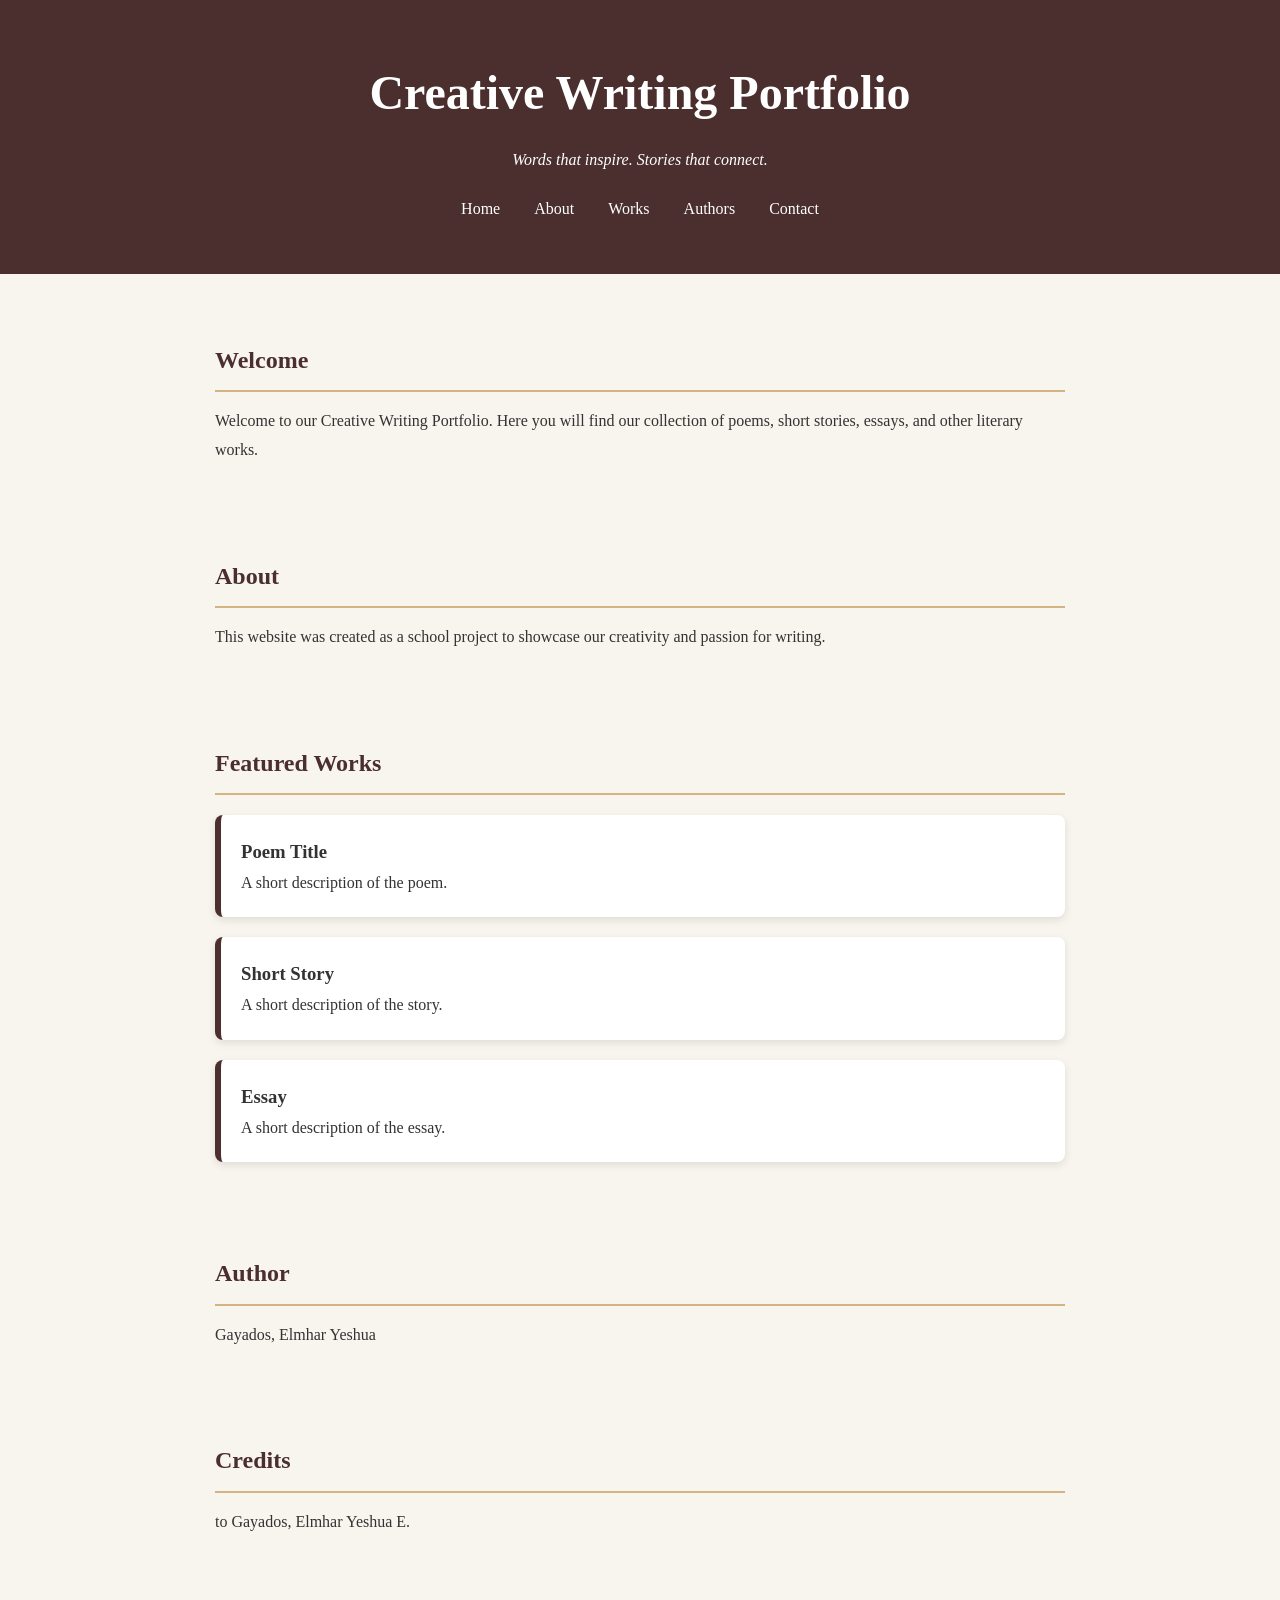
==== index.html @ e01932f9 "Add files via upload" ====
<!DOCTYPE html>
<html lang="en">
<head>
    <meta charset="UTF-8">
    <meta name="viewport" content="width=device-width, initial-scale=1.0">
    <title>Creative Writing Portfolio</title>
    <link rel="stylesheet" href="style.css">
</head>
<body>

    <header>
        <h1>Creative Writing Portfolio</h1>
        <p>Words that inspire. Stories that connect.</p>

        <nav>
            <a href="#home">Home</a>
            <a href="#about">About</a>
            <a href="#works">Works</a>
            <a href="#authors">Authors</a>
            <a href="#contact">Contact</a>
        </nav>
    </header>

    <section id="home">
        <h2>Welcome</h2>
        <p>
            Welcome to our Creative Writing Portfolio. Here you will find our
            collection of poems, short stories, essays, and other literary works.
        </p>
    </section>

    <section id="about">
        <h2>About</h2>
        <p>
            This website was created as a school project to showcase our creativity
            and passion for writing.
        </p>
    </section>

    <section id="works">
        <h2>Featured Works</h2>

        <div class="card">
            <h3>Poem Title</h3>
            <p>A short description of the poem.</p>
        </div>

        <div class="card">
            <h3>Short Story</h3>
            <p>A short description of the story.</p>
        </div>

        <div class="card">
            <h3>Essay</h3>
            <p>A short description of the essay.</p>
        </div>
    </section>

    <section id="authors">
        <h2>Author</h2>
        <p>Gayados, Elmhar Yeshua</p>
    </section>

    <section id="contact">
        <h2>Credits</h2>
        <p>to Gayados, Elmhar Yeshua E.</p>
    </section>

    <script src="script.js"></script>

</body>
</html>
---- style.css ----
* {
    margin: 0;
    padding: 0;
    box-sizing: border-box;
}

body {
    font-family: Georgia, "Times New Roman", serif;
    background: #f8f4ee;
    color: #333;
    line-height: 1.8;
}

header {
    background: #4b2e2e;
    color: white;
    text-align: center;
    padding: 50px 20px;
}

header h1 {
    font-size: 3rem;
    margin-bottom: 10px;
}

header p {
    font-style: italic;
    margin-bottom: 20px;
}

nav a {
    color: white;
    text-decoration: none;
    margin: 0 15px;
    font-size: 1rem;
}

nav a:hover {
    color: #ffd369;
}

section {
    max-width: 900px;
    margin: 40px auto;
    padding: 25px;
}

section h2 {
    color: #4b2e2e;
    margin-bottom: 15px;
    border-bottom: 2px solid #d4b483;
    padding-bottom: 8px;
}

.card {
    background: white;
    padding: 20px;
    margin-top: 20px;
    border-left: 6px solid #4b2e2e;
    border-radius: 8px;
    box-shadow: 0 3px 8px rgba(0, 0, 0, 0.1);
}

footer {
    background: #4b2e2e;
    color: white;
    text-align: center;
    padding: 20px;
    margin-top: 40px;
}
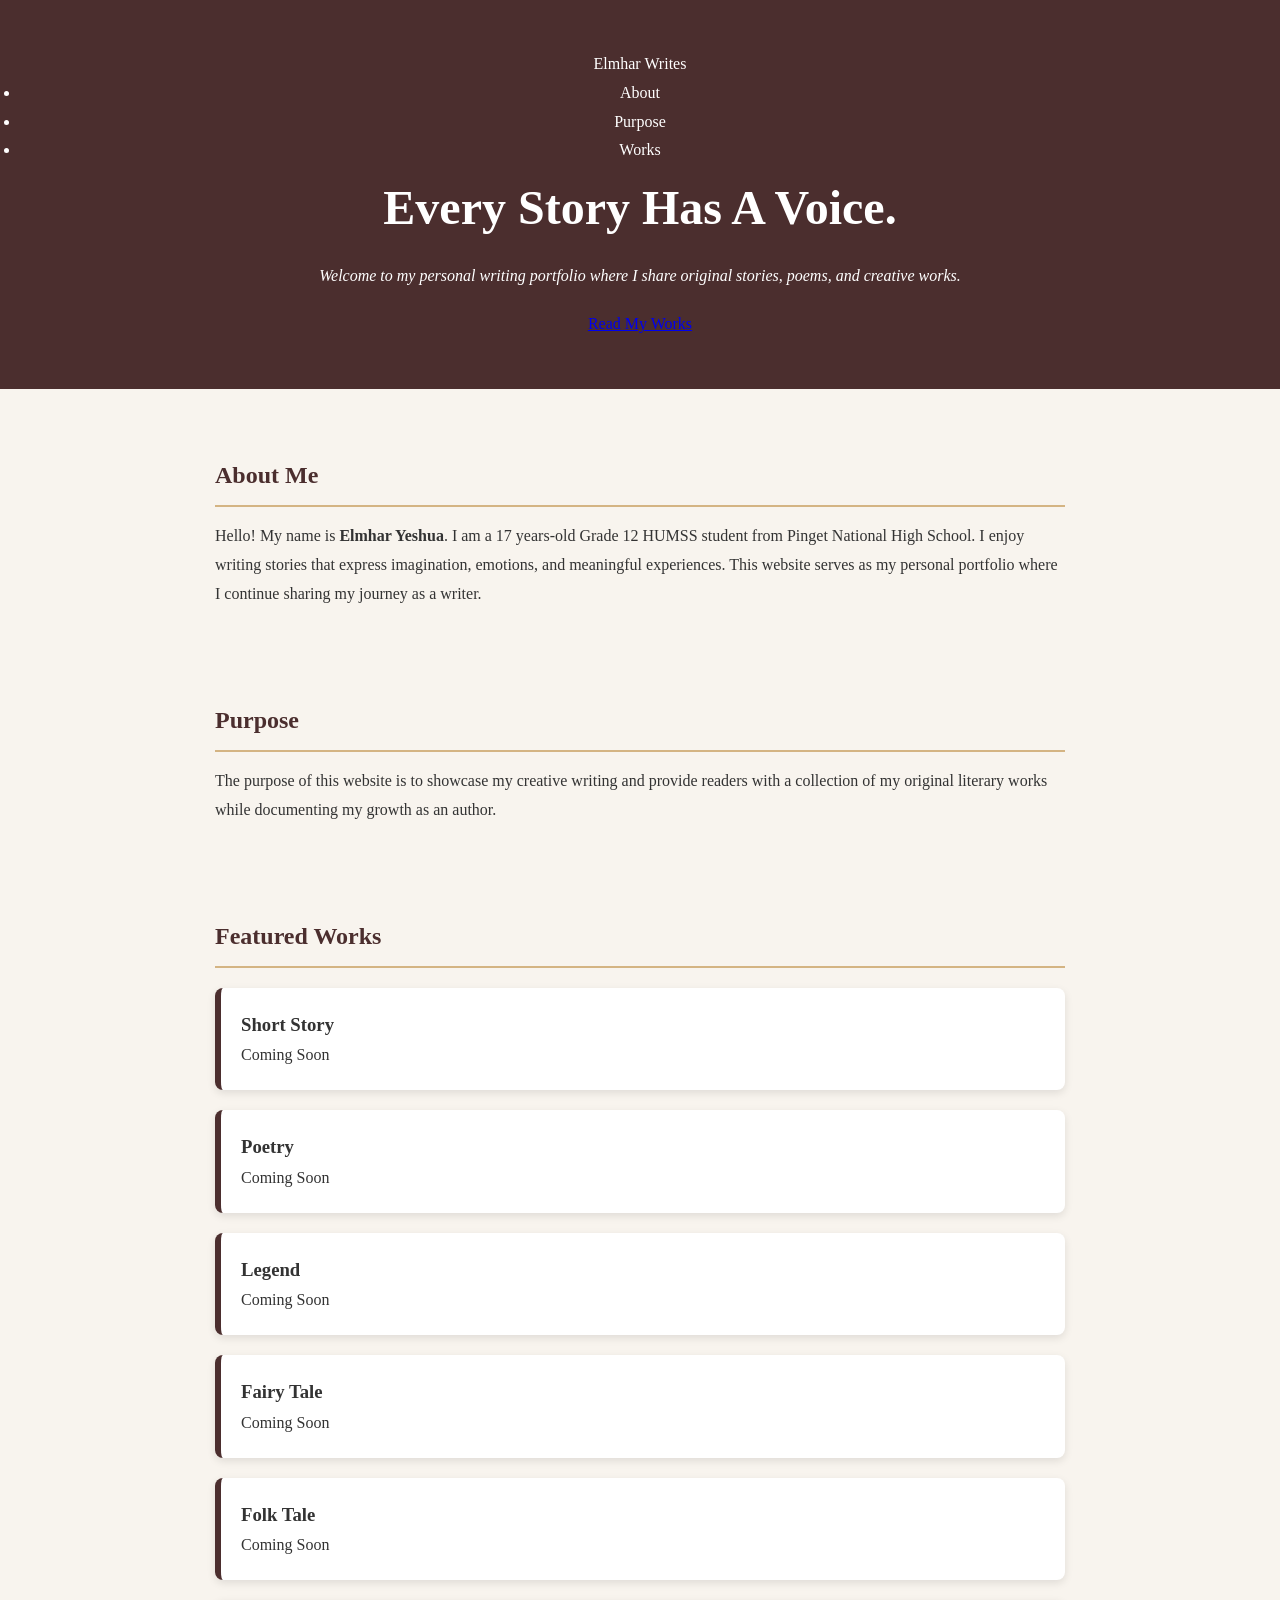
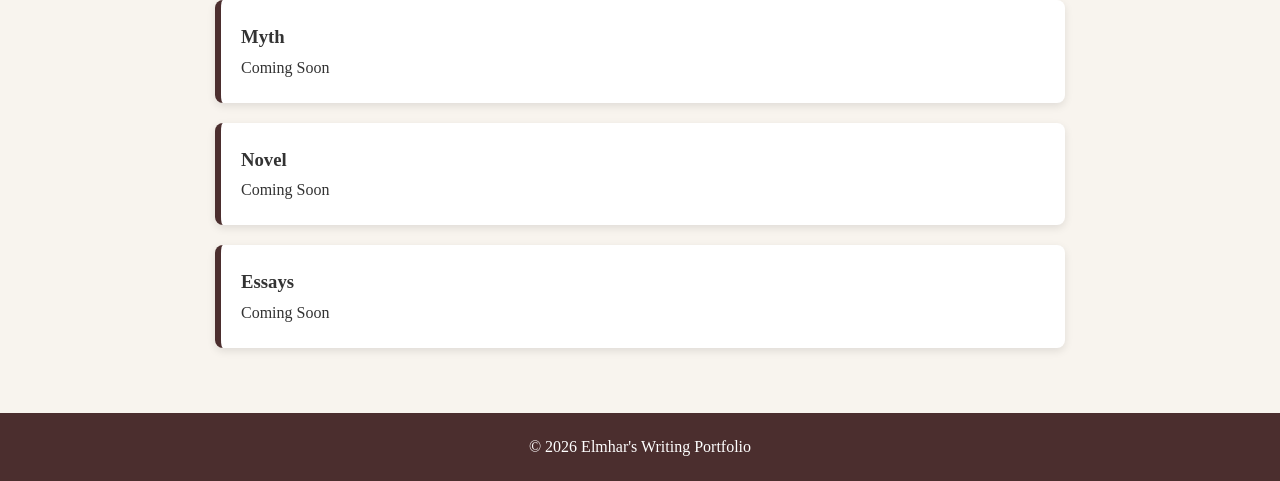
==== commit b7709fd2: "Update index.html" ====
--- a/index.html
+++ b/index.html
@@ -3,70 +3,121 @@
 <head>
     <meta charset="UTF-8">
     <meta name="viewport" content="width=device-width, initial-scale=1.0">
-    <title>Creative Writing Portfolio</title>
+    <title>Elmhar's Writing Portfolio</title>
+
+    <link rel="preconnect" href="https://fonts.googleapis.com">
+    <link rel="preconnect" href="https://fonts.gstatic.com" crossorigin>
+    <link href="https://fonts.googleapis.com/css2?family=Cormorant+Garamond:wght@400;600;700&family=Inter:wght@300;400;600&display=swap" rel="stylesheet">
+
     <link rel="stylesheet" href="style.css">
 </head>
+
 <body>
 
-    <header>
-        <h1>Creative Writing Portfolio</h1>
-        <p>Words that inspire. Stories that connect.</p>
+<header class="hero">
 
-        <nav>
-            <a href="#home">Home</a>
-            <a href="#about">About</a>
-            <a href="#works">Works</a>
-            <a href="#authors">Authors</a>
-            <a href="#contact">Contact</a>
-        </nav>
-    </header>
+<nav>
+    <div class="logo">Elmhar Writes</div>
 
-    <section id="home">
-        <h2>Welcome</h2>
-        <p>
-            Welcome to our Creative Writing Portfolio. Here you will find our
-            collection of poems, short stories, essays, and other literary works.
-        </p>
-    </section>
+    <ul>
+        <li><a href="#about">About</a></li>
+        <li><a href="#purpose">Purpose</a></li>
+        <li><a href="#works">Works</a></li>
+    </ul>
+</nav>
 
-    <section id="about">
-        <h2>About</h2>
-        <p>
-            This website was created as a school project to showcase our creativity
-            and passion for writing.
-        </p>
-    </section>
+<div class="hero-content">
+    <h1>Every Story Has A Voice.</h1>
 
-    <section id="works">
-        <h2>Featured Works</h2>
+    <p>
+        Welcome to my personal writing portfolio where I share
+        original stories, poems, and creative works.
+    </p>
 
-        <div class="card">
-            <h3>Poem Title</h3>
-            <p>A short description of the poem.</p>
-        </div>
+    <a href="#works" class="button">Read My Works</a>
+</div>
 
-        <div class="card">
-            <h3>Short Story</h3>
-            <p>A short description of the story.</p>
-        </div>
+</header>
 
-        <div class="card">
-            <h3>Essay</h3>
-            <p>A short description of the essay.</p>
-        </div>
-    </section>
+<section id="about">
 
-    <section id="authors">
-        <h2>Author</h2>
-        <p>Gayados, Elmhar Yeshua</p>
-    </section>
+<h2>About Me</h2>
 
-    <section id="contact">
-        <h2>Credits</h2>
-        <p>to Gayados, Elmhar Yeshua E.</p>
-    </section>
+<p>
+Hello! My name is <strong>Elmhar Yeshua</strong>. I am a 17 years-old Grade 12 HUMSS student from Pinget National High School. I enjoy writing stories that
+express imagination, emotions, and meaningful experiences. This website serves
+as my personal portfolio where I continue sharing my journey as a writer.
+</p>
 
-    <script src="script.js"></script>
+</section>
+
+<section id="purpose">
+
+<h2>Purpose</h2>
+
+<p>
+The purpose of this website is to showcase my creative writing and provide
+readers with a collection of my original literary works while documenting
+my growth as an author.
+</p>
+
+</section>
+
+<section id="works">
+
+<h2>Featured Works</h2>
+
+<div class="cards">
+
+<div class="card">
+<h3>Short Story</h3>
+<p>Coming Soon</p>
+</div>
+
+<div class="card">
+<h3>Poetry</h3>
+<p>Coming Soon</p>
+</div>
+
+<div class="card">
+<h3>Legend</h3>
+<p>Coming Soon</p>
+</div>
+
+<div class="card">
+<h3>Fairy Tale</h3>
+<p>Coming Soon</p>
+</div>
+
+<div class="card">
+<h3>Folk Tale</h3>
+<p>Coming Soon</p>
+</div>
+
+<div class="card">
+<h3>Myth</h3>
+<p>Coming Soon</p>
+</div>
+
+<div class="card">
+<h3>Novel</h3>
+<p>Coming Soon</p>
+</div>
+
+<div class="card">
+<h3>Essays</h3>
+<p>Coming Soon</p>
+</div>
+
+</div>
+
+</section>
+
+<footer>
+
+<p>© 2026 Elmhar's Writing Portfolio</p>
+
+</footer>
 
 </body>
-</html>+</html>
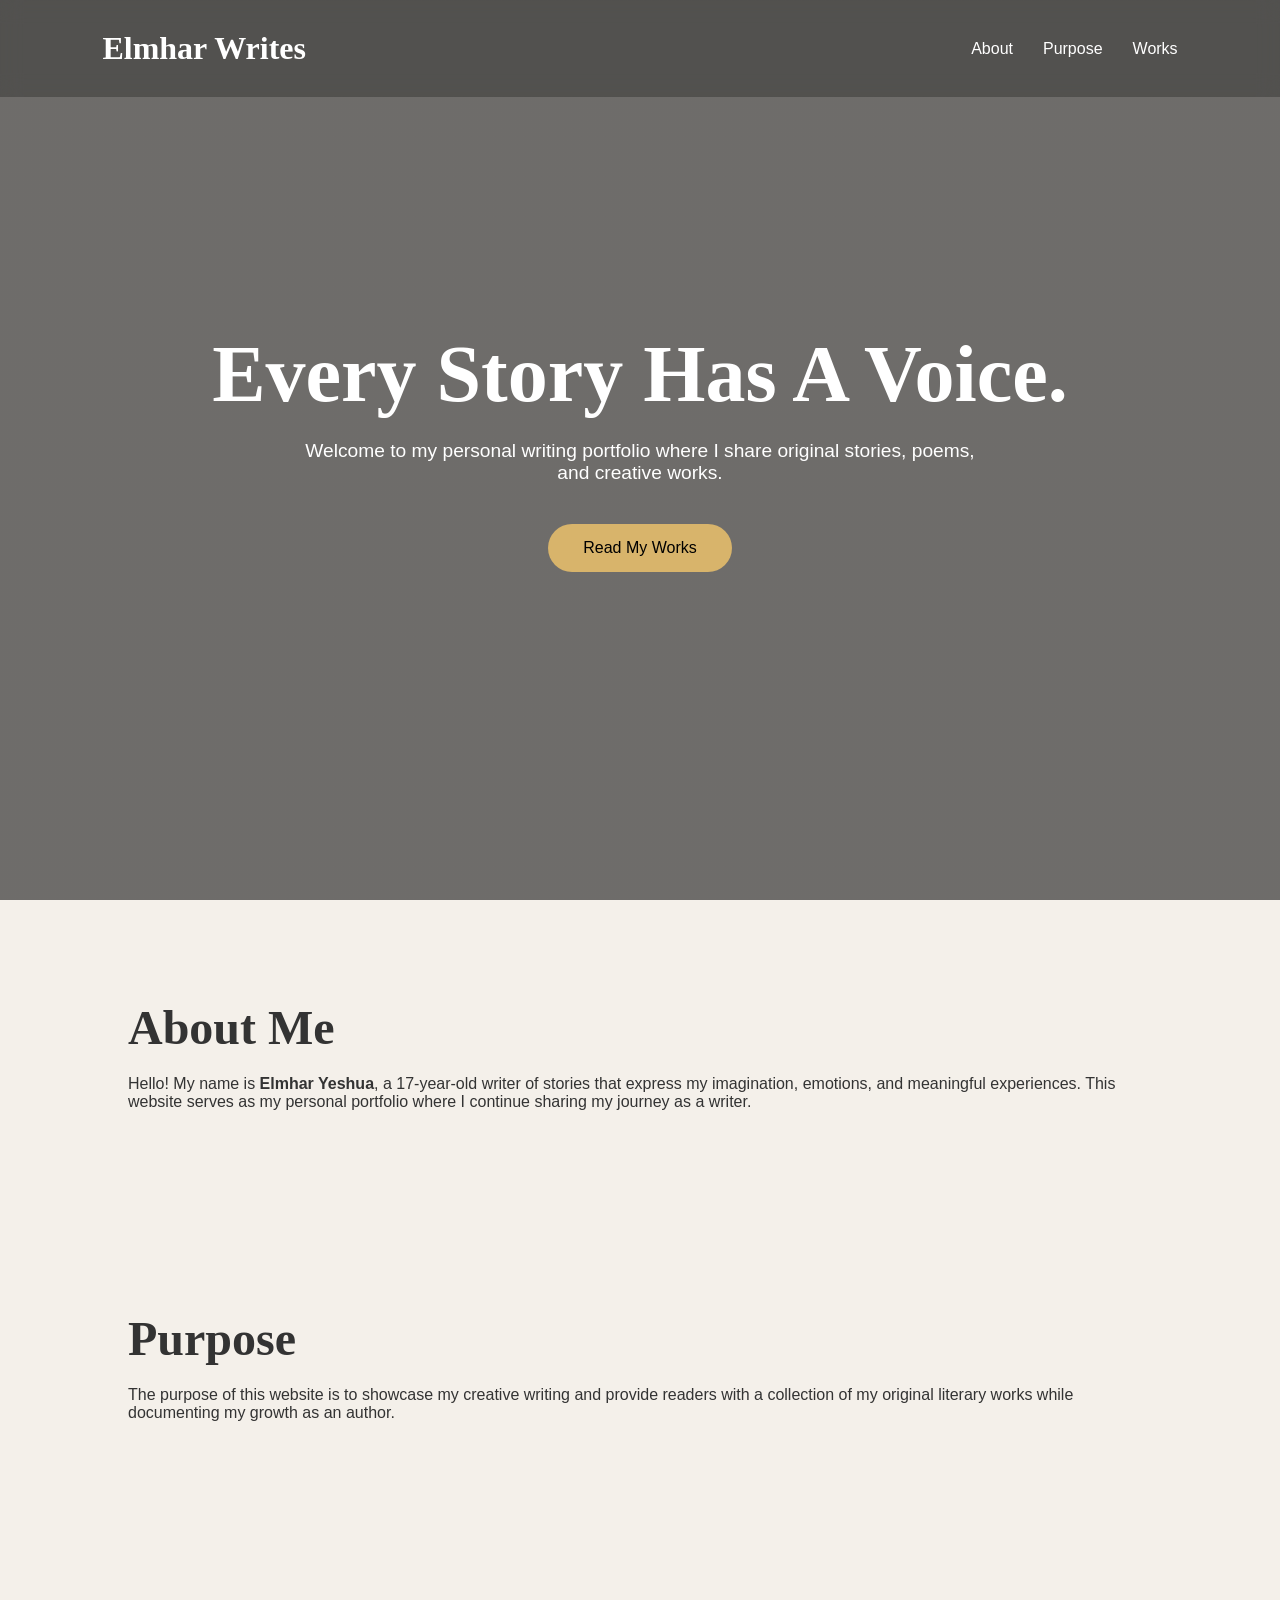
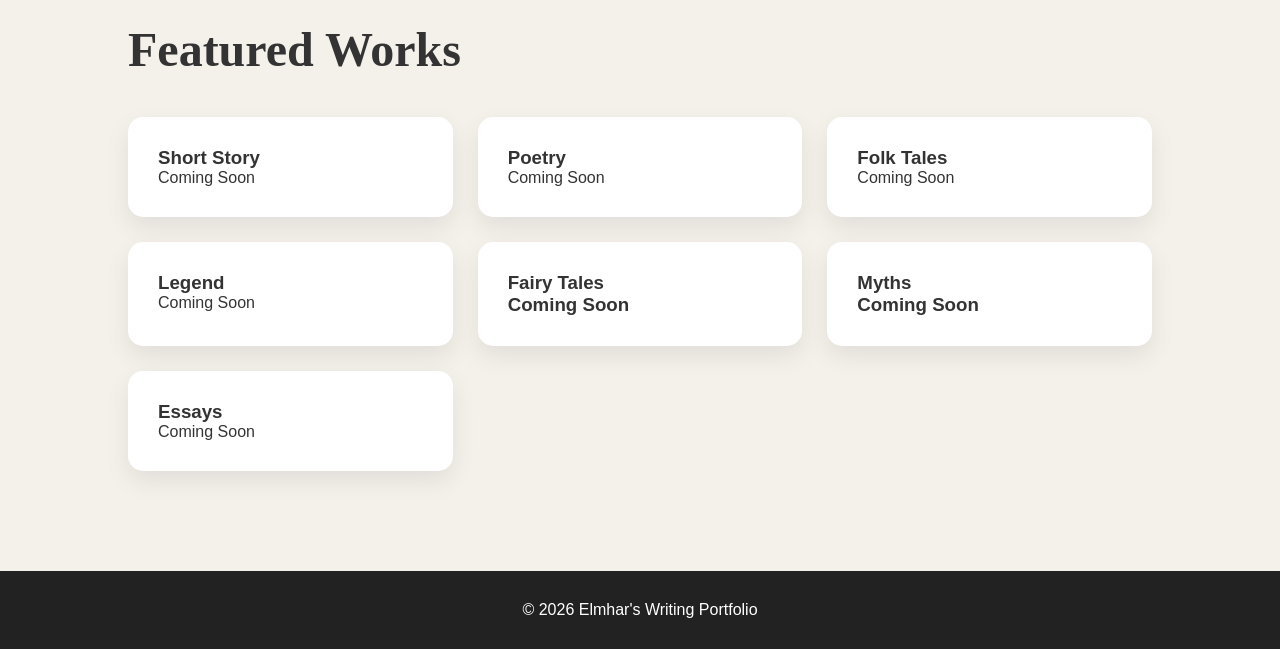
==== commit e36b5f69: "Refactor index.html for content and structure Updated the HTML structure and content for Elmhar's wr" ====
--- a/index.html
+++ b/index.html
@@ -44,8 +44,8 @@
 <h2>About Me</h2>
 
 <p>
-Hello! My name is <strong>Elmhar Yeshua</strong>. I am a 17 years-old Grade 12 HUMSS student from Pinget National High School. I enjoy writing stories that
-express imagination, emotions, and meaningful experiences. This website serves
+Hello! My name is <strong>Elmhar Yeshua</strong>, a 17-year-old writer of stories that
+express my imagination, emotions, and meaningful experiences. This website serves
 as my personal portfolio where I continue sharing my journey as a writer.
 </p>
 
@@ -80,27 +80,22 @@
 </div>
 
 <div class="card">
+<h3>Folk Tales</h3>
+<p>Coming Soon</p>
+</div>
+
+<div class="card">
 <h3>Legend</h3>
 <p>Coming Soon</p>
 </div>
 
 <div class="card">
-<h3>Fairy Tale</h3>
+<h3>Fairy Tales
 <p>Coming Soon</p>
 </div>
 
 <div class="card">
-<h3>Folk Tale</h3>
-<p>Coming Soon</p>
-</div>
-
-<div class="card">
-<h3>Myth</h3>
-<p>Coming Soon</p>
-</div>
-
-<div class="card">
-<h3>Novel</h3>
+<h3>Myths
 <p>Coming Soon</p>
 </div>
 
@@ -108,6 +103,8 @@
 <h3>Essays</h3>
 <p>Coming Soon</p>
 </div>
+
+
 
 </div>
 
--- a/style.css
+++ b/style.css
@@ -1,70 +1,222 @@
-* {
-    margin: 0;
-    padding: 0;
-    box-sizing: border-box;
-}
-
-body {
-    font-family: Georgia, "Times New Roman", serif;
-    background: #f8f4ee;
-    color: #333;
-    line-height: 1.8;
-}
-
-header {
-    background: #4b2e2e;
-    color: white;
-    text-align: center;
-    padding: 50px 20px;
-}
-
-header h1 {
-    font-size: 3rem;
-    margin-bottom: 10px;
-}
-
-header p {
-    font-style: italic;
-    margin-bottom: 20px;
-}
-
-nav a {
-    color: white;
-    text-decoration: none;
-    margin: 0 15px;
-    font-size: 1rem;
-}
-
-nav a:hover {
-    color: #ffd369;
-}
-
-section {
-    max-width: 900px;
-    margin: 40px auto;
-    padding: 25px;
-}
-
-section h2 {
-    color: #4b2e2e;
-    margin-bottom: 15px;
-    border-bottom: 2px solid #d4b483;
-    padding-bottom: 8px;
-}
-
-.card {
-    background: white;
-    padding: 20px;
-    margin-top: 20px;
-    border-left: 6px solid #4b2e2e;
-    border-radius: 8px;
-    box-shadow: 0 3px 8px rgba(0, 0, 0, 0.1);
-}
-
-footer {
-    background: #4b2e2e;
-    color: white;
-    text-align: center;
-    padding: 20px;
-    margin-top: 40px;
-}+*{
+margin:0;
+padding:0;
+box-sizing:border-box;
+scroll-behavior:smooth;
+}
+
+body{
+
+font-family:'Inter',sans-serif;
+background:#f4f0ea;
+color:#333;
+
+}
+
+.hero{
+
+height:100vh;
+
+background:
+linear-gradient(rgba(0,0,0,.55),rgba(0,0,0,.55)),
+url("https://images.unsplash.com/photo-1512820790803-83ca734da794?auto=format&fit=crop&w=1600&q=80");
+
+background-size:cover;
+background-position:center;
+
+display:flex;
+flex-direction:column;
+
+}
+
+nav{
+
+display:flex;
+justify-content:space-between;
+align-items:center;
+
+padding:30px 8%;
+
+position:fixed;
+width:100%;
+
+background:rgba(0,0,0,.25);
+backdrop-filter:blur(10px);
+
+}
+
+.logo{
+
+font-size:2rem;
+color:white;
+font-family:'Cormorant Garamond',serif;
+font-weight:bold;
+
+}
+
+nav ul{
+
+display:flex;
+list-style:none;
+
+}
+
+nav li{
+
+margin-left:30px;
+
+}
+
+nav a{
+
+color:white;
+text-decoration:none;
+transition:.3s;
+
+}
+
+nav a:hover{
+
+color:#d8b46b;
+
+}
+
+.hero-content{
+
+flex:1;
+
+display:flex;
+flex-direction:column;
+
+justify-content:center;
+align-items:center;
+
+text-align:center;
+
+padding:20px;
+
+color:white;
+
+animation:fade 1.5s ease;
+
+}
+
+.hero-content h1{
+
+font-family:'Cormorant Garamond',serif;
+
+font-size:5rem;
+
+margin-bottom:20px;
+
+}
+
+.hero-content p{
+
+max-width:700px;
+
+font-size:1.2rem;
+
+margin-bottom:40px;
+
+}
+
+.button{
+
+background:#d8b46b;
+
+padding:15px 35px;
+
+color:black;
+
+text-decoration:none;
+
+border-radius:40px;
+
+transition:.3s;
+
+}
+
+.button:hover{
+
+transform:scale(1.08);
+
+}
+
+section{
+
+padding:100px 10%;
+
+}
+
+section h2{
+
+font-family:'Cormorant Garamond',serif;
+
+font-size:3rem;
+
+margin-bottom:20px;
+
+}
+
+.cards{
+
+display:grid;
+
+grid-template-columns:repeat(auto-fit,minmax(250px,1fr));
+
+gap:25px;
+
+margin-top:40px;
+
+}
+
+.card{
+
+background:white;
+
+padding:30px;
+
+border-radius:15px;
+
+box-shadow:0 10px 25px rgba(0,0,0,.08);
+
+transition:.3s;
+
+}
+
+.card:hover{
+
+transform:translateY(-10px);
+
+}
+
+footer{
+
+background:#222;
+
+color:white;
+
+text-align:center;
+
+padding:30px;
+
+}
+
+@keyframes fade{
+
+from{
+
+opacity:0;
+transform:translateY(30px);
+
+}
+
+to{
+
+opacity:1;
+transform:translateY(0);
+
+}
+
+}
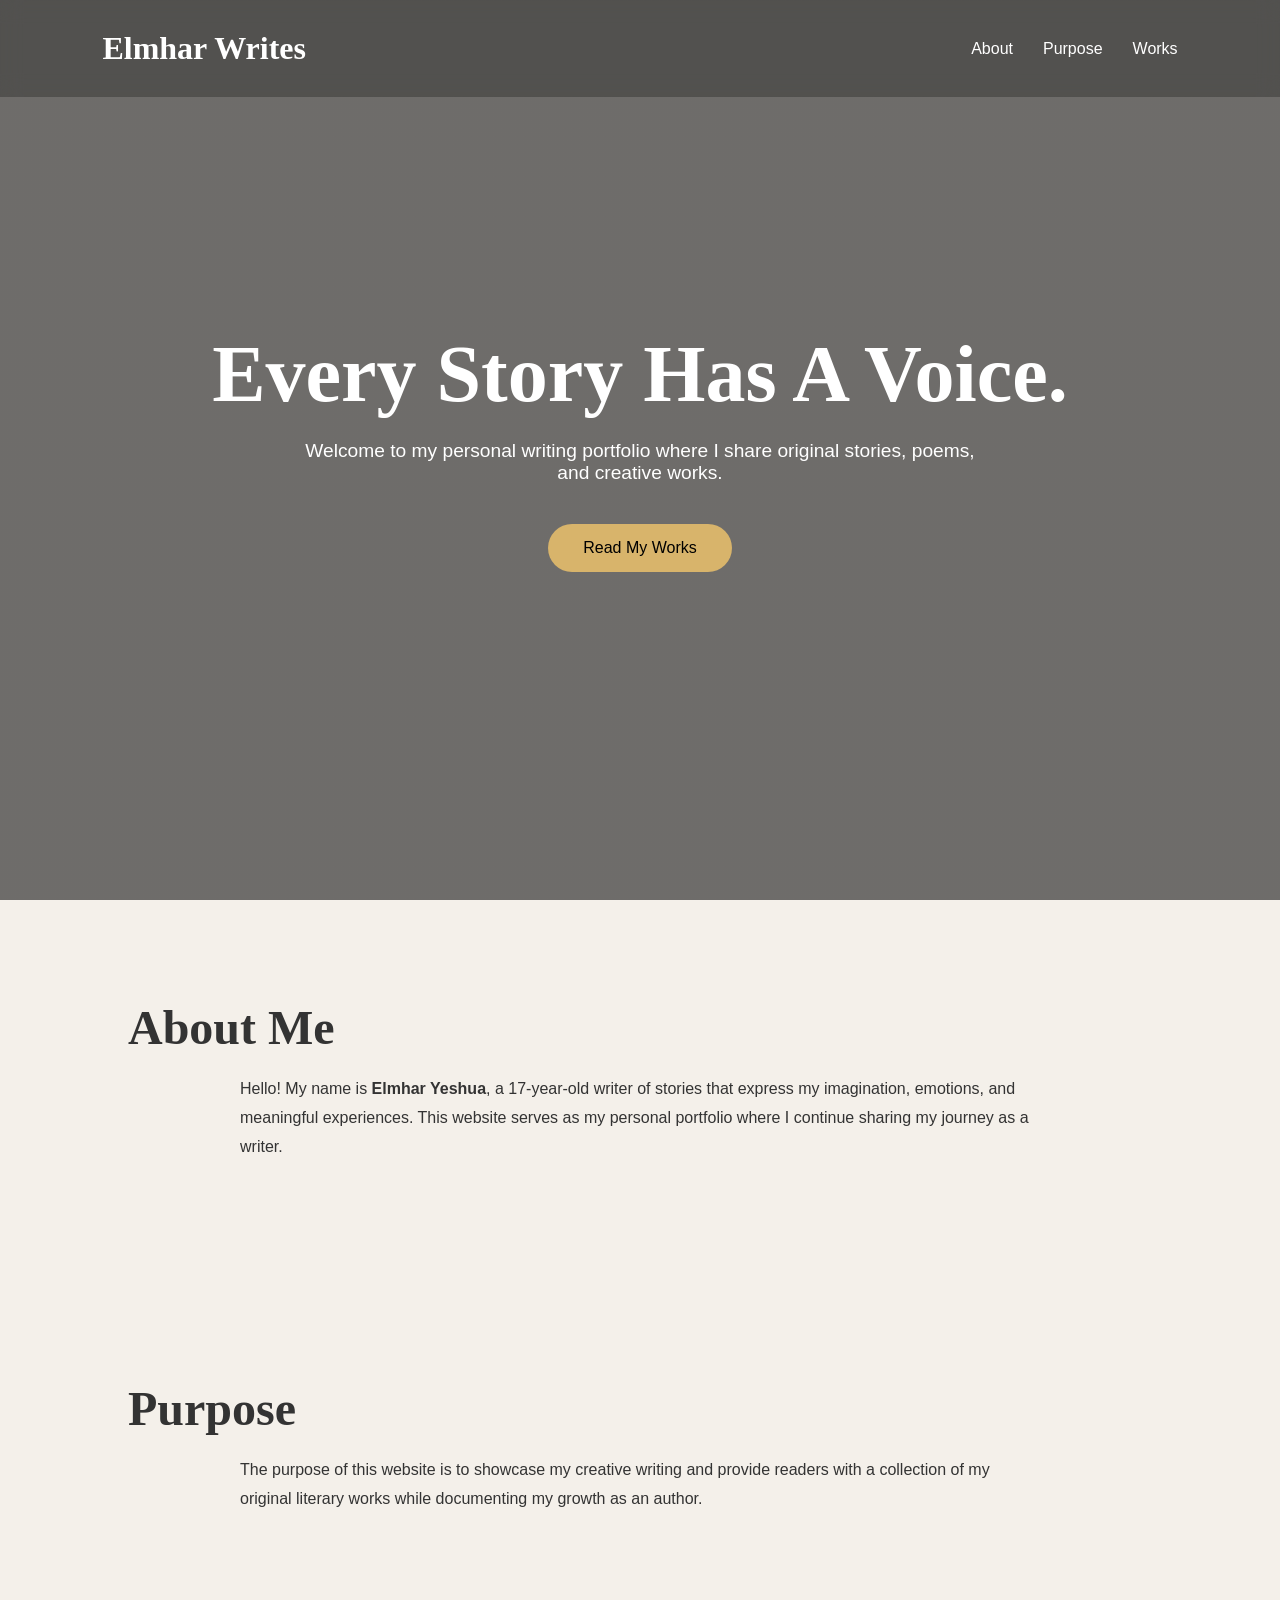
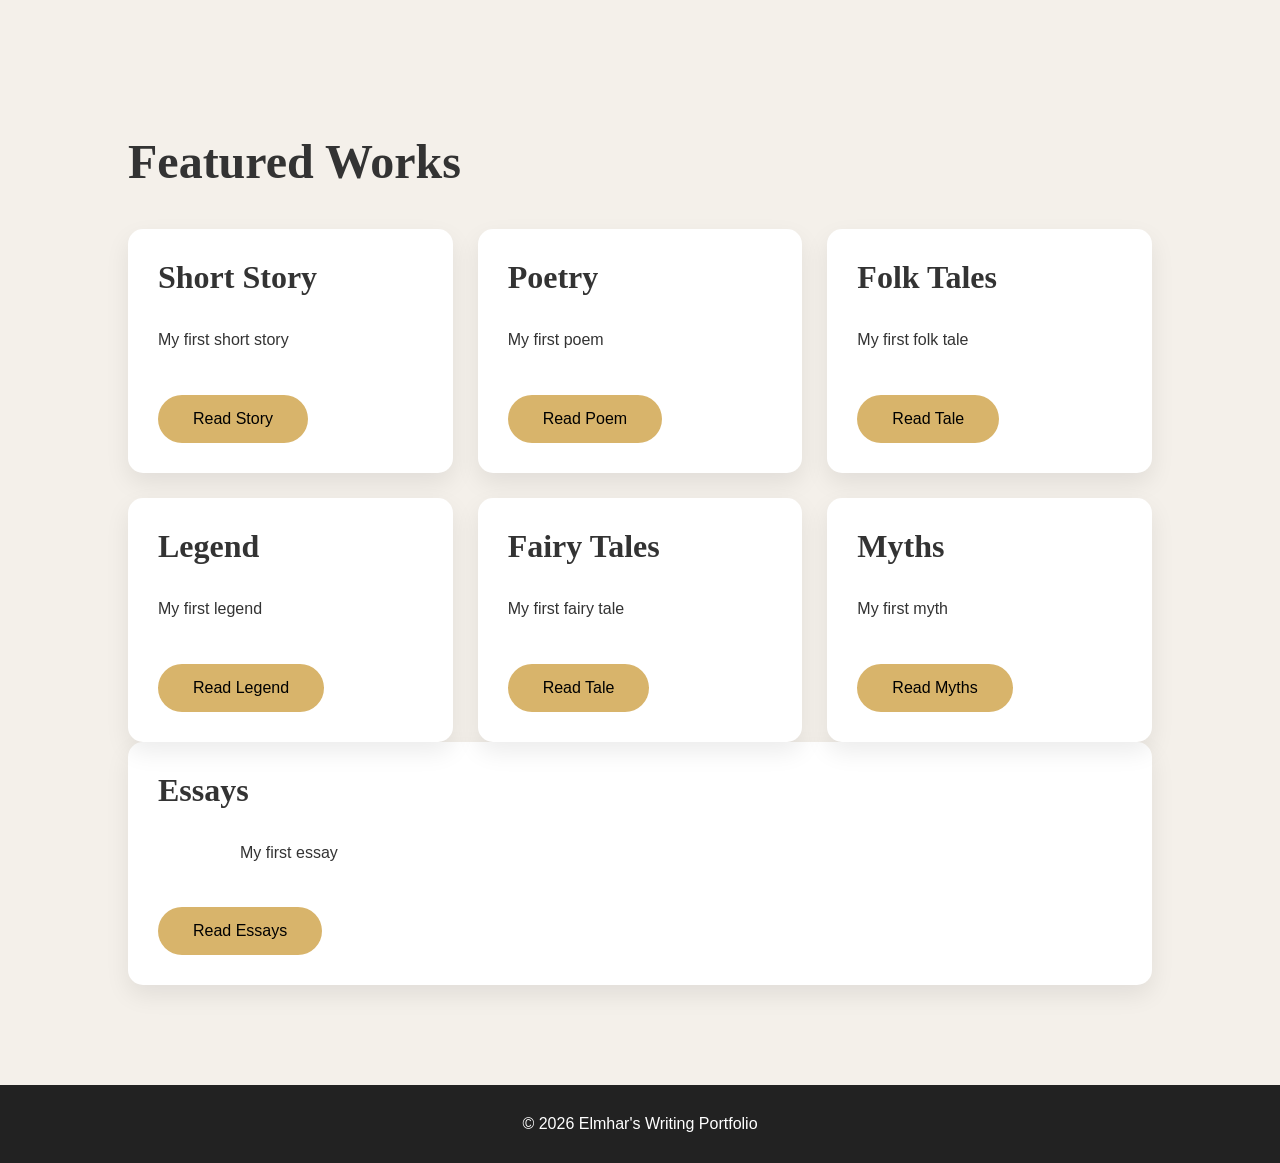
==== commit 016e5bc4: "Add files via upload" ====
--- a/index.html
+++ b/index.html
@@ -70,38 +70,47 @@
 <div class="cards">
 
 <div class="card">
-<h3>Short Story</h3>
-<p>Coming Soon</p>
+    <h3>Short Story</h3>
+    <p>My first short story</p>
+    <a href="short-story.html" class="button">Read Story</a>
 </div>
 
 <div class="card">
 <h3>Poetry</h3>
-<p>Coming Soon</p>
+<p>My first poem</p>
+    <a href="poetry.html" class="button">Read Poem</a>
 </div>
 
 <div class="card">
 <h3>Folk Tales</h3>
-<p>Coming Soon</p>
+<p>My first folk tale</p>
+    <a href="folk-tale.html" class="button">Read Tale</a>
 </div>
 
 <div class="card">
 <h3>Legend</h3>
-<p>Coming Soon</p>
+<p>My first legend</p>
+    <a href="legend.html" class="button">Read Legend</a>
 </div>
 
 <div class="card">
-<h3>Fairy Tales
-<p>Coming Soon</p>
+<h3>Fairy Tales</h3>
+<p>My first fairy tale</p>
+    <a href="fairy-tale.html" class="button">Read Tale</a>
 </div>
 
 <div class="card">
-<h3>Myths
-<p>Coming Soon</p>
+<h3>Myths</h3>
+<p>My first myth</p>
+    <a href="myths.html" class="button">Read Myths</a>
+</div>
+
 </div>
 
 <div class="card">
 <h3>Essays</h3>
-<p>Coming Soon</p>
+<p>My first essay</p>
+    <a href="essays.html" class="button">Read Essays</a>
 </div>
 
 
@@ -118,3 +127,4 @@
 
 </body>
 </html>
+
--- a/style.css
+++ b/style.css
@@ -220,3 +220,22 @@
 }
 
 }
+
+/* STORY PAGE */
+
+section p {
+    max-width: 800px;
+    margin: 0 auto 20px;
+    line-height: 1.8;
+}
+
+section h3 {
+    font-family: 'Cormorant Garamond', serif;
+    font-size: 2rem;
+    margin-bottom: 30px;
+}
+
+section .button {
+    display: inline-block;
+    margin-top: 20px;
+}
